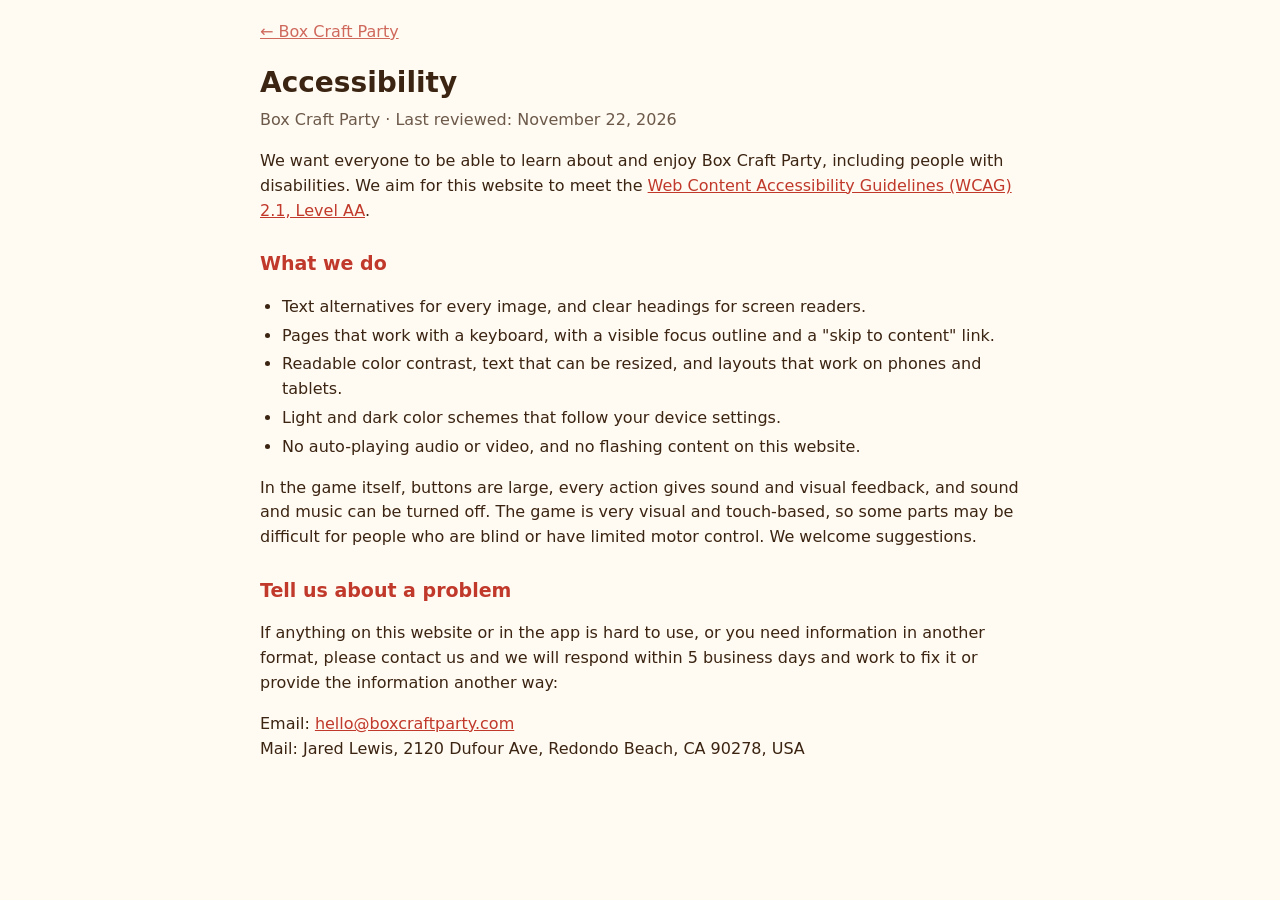
==== accessibility.html @ ec3d64a2 "Fill in publisher details; add California, COPPA 2025 and Do Not Track sections; add accessibility s" ====
<!doctype html>
<html lang="en">
<head>
<meta charset="utf-8">
<meta name="viewport" content="width=device-width,initial-scale=1">
<title>Box Craft Party – Accessibility</title>
<link rel="icon" href="img/icon.png">
<link rel="stylesheet" href="css/legal.css">
</head>
<body>
<main>
<p class="meta"><a href="./">← Box Craft Party</a></p>
<h1>Accessibility</h1>
<p class="meta">Box Craft Party · Last reviewed: November 22, 2026</p>

<p>We want everyone to be able to learn about and enjoy Box Craft Party, including people with disabilities. We aim for this website to meet the <a href="https://www.w3.org/TR/WCAG21/">Web Content Accessibility Guidelines (WCAG) 2.1, Level AA</a>.</p>

<h2>What we do</h2>
<ul>
  <li>Text alternatives for every image, and clear headings for screen readers.</li>
  <li>Pages that work with a keyboard, with a visible focus outline and a "skip to content" link.</li>
  <li>Readable color contrast, text that can be resized, and layouts that work on phones and tablets.</li>
  <li>Light and dark color schemes that follow your device settings.</li>
  <li>No auto-playing audio or video, and no flashing content on this website.</li>
</ul>
<p>In the game itself, buttons are large, every action gives sound and visual feedback, and sound and music can be turned off. The game is very visual and touch-based, so some parts may be difficult for people who are blind or have limited motor control. We welcome suggestions.</p>

<h2>Tell us about a problem</h2>
<p>If anything on this website or in the app is hard to use, or you need information in another format, please contact us and we will respond within 5 business days and work to fix it or provide the information another way:</p>
<p>Email: <a href="mailto:hello@boxcraftparty.com">hello@boxcraftparty.com</a><br>
<!--phone-line-->Mail: Jared Lewis, 2120 Dufour Ave, Redondo Beach, CA 90278, USA</p>
</main>
</body>
</html>
---- css/legal.css ----
:root { --ink: #3b2412; --bg: #fffaf2; --accent: #c0392b; --fill: #fff1a8; }
@media (prefers-color-scheme: dark) { :root { --ink: #f3e6d6; --bg: #24170f; --accent: #ff8a7a; --fill: #5c4a00; } }
html { -webkit-text-size-adjust: 100%; }
body { margin: 0; background: var(--bg); color: var(--ink); font: 16px/1.55 system-ui, -apple-system, "Segoe UI", Roboto, sans-serif; overflow-wrap: anywhere; }
main { max-width: 760px; margin: 0 auto; padding: 20px 18px 48px; }
h1 { font-size: 28px; margin: 0 0 4px; }
h2 { font-size: 19px; margin: 26px 0 6px; color: var(--accent); }
.meta { opacity: 0.75; margin-top: 0; }
.summary { border: 2px solid var(--accent); border-radius: 14px; padding: 4px 16px; }
.summary h2 { margin-top: 12px; }
ul { padding-left: 22px; }
li { margin: 4px 0; }
a { color: var(--accent); }
a:focus-visible { outline: 3px solid #ffb300; outline-offset: 2px; }
.fill { background: var(--fill); padding: 0 3px; border-radius: 3px; }
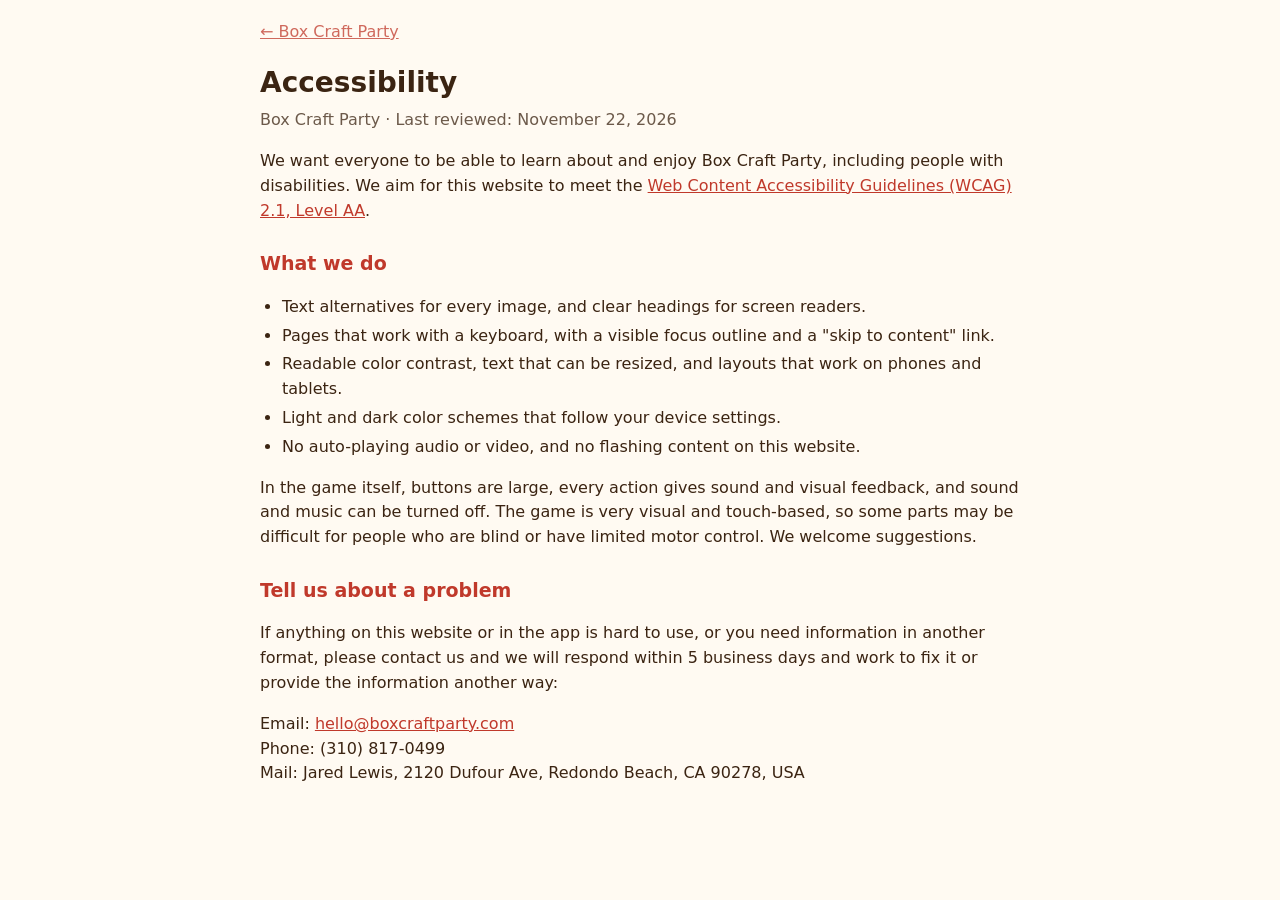
==== commit bbb151db: "Polished screenshots in phone and tablet frames, swipeable gallery on phones; add contact phone numb" ====
--- a/accessibility.html
+++ b/accessibility.html
@@ -28,7 +28,8 @@
 <h2>Tell us about a problem</h2>
 <p>If anything on this website or in the app is hard to use, or you need information in another format, please contact us and we will respond within 5 business days and work to fix it or provide the information another way:</p>
 <p>Email: <a href="mailto:hello@boxcraftparty.com">hello@boxcraftparty.com</a><br>
-<!--phone-line-->Mail: Jared Lewis, 2120 Dufour Ave, Redondo Beach, CA 90278, USA</p>
+Phone: (310) 817-0499<br>
+Mail: Jared Lewis, 2120 Dufour Ave, Redondo Beach, CA 90278, USA</p>
 </main>
 </body>
 </html>
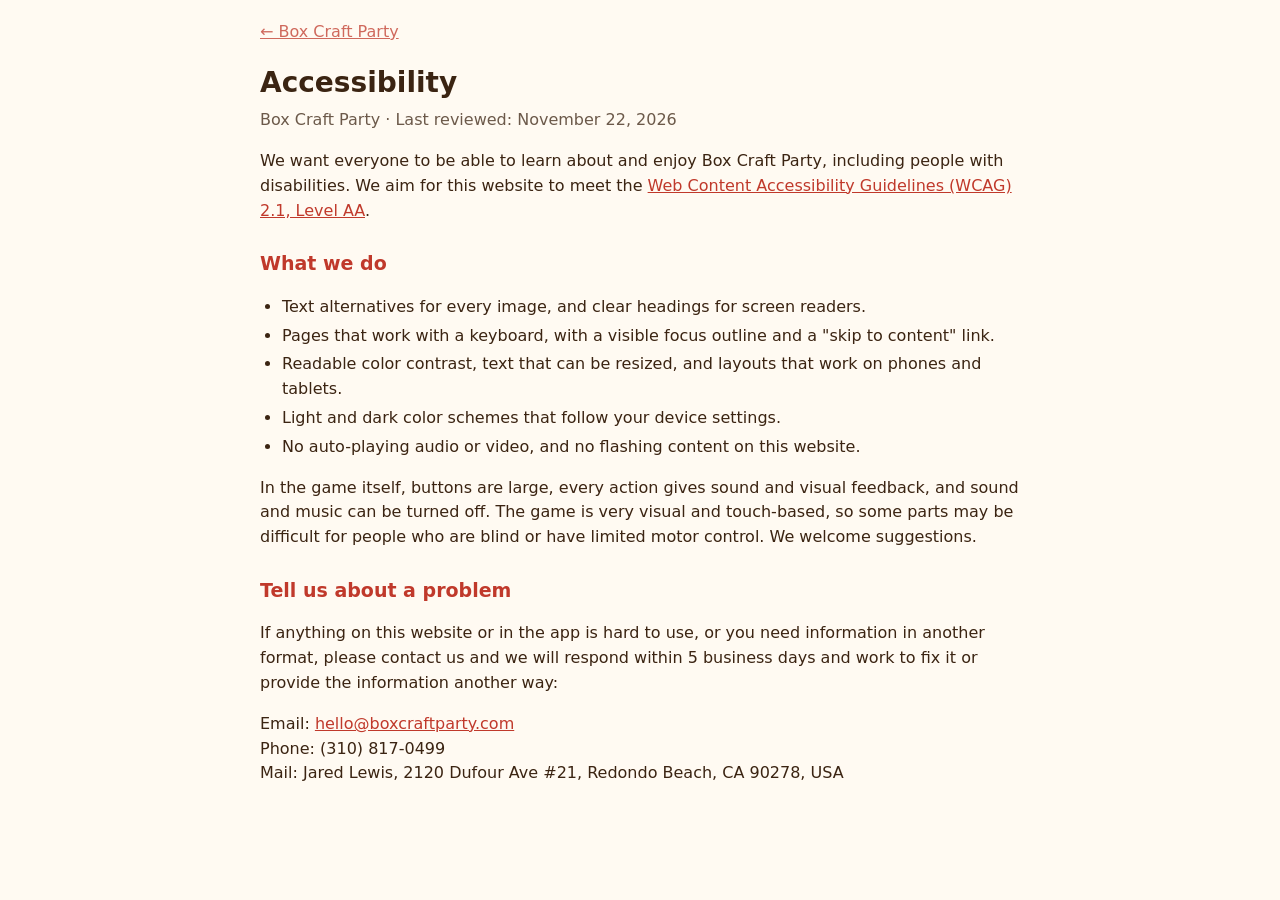
==== commit 6698d499: "New app icon and link preview; add unit #21 to mailing address Co-Authored-By: Claude Opus 5.5 <nore" ====
--- a/accessibility.html
+++ b/accessibility.html
@@ -29,7 +29,7 @@
 <p>If anything on this website or in the app is hard to use, or you need information in another format, please contact us and we will respond within 5 business days and work to fix it or provide the information another way:</p>
 <p>Email: <a href="mailto:hello@boxcraftparty.com">hello@boxcraftparty.com</a><br>
 Phone: (310) 817-0499<br>
-Mail: Jared Lewis, 2120 Dufour Ave, Redondo Beach, CA 90278, USA</p>
+Mail: Jared Lewis, 2120 Dufour Ave #21, Redondo Beach, CA 90278, USA</p>
 </main>
 </body>
 </html>
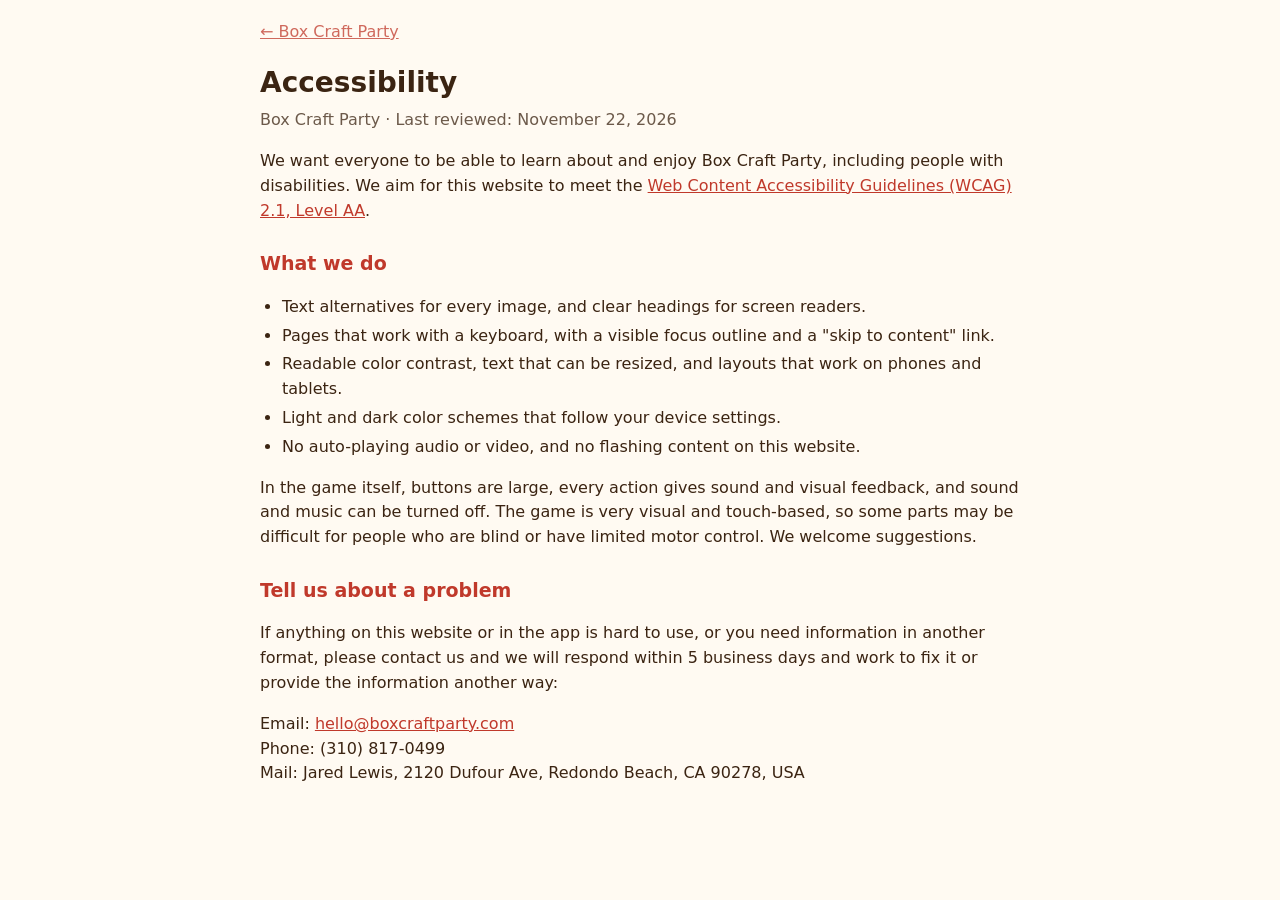
==== commit 1b37ea88: "Remove unit number from mailing address Co-Authored-By: Claude Opus 5.5 <noreply@anthropic.com>" ====
--- a/accessibility.html
+++ b/accessibility.html
@@ -29,7 +29,7 @@
 <p>If anything on this website or in the app is hard to use, or you need information in another format, please contact us and we will respond within 5 business days and work to fix it or provide the information another way:</p>
 <p>Email: <a href="mailto:hello@boxcraftparty.com">hello@boxcraftparty.com</a><br>
 Phone: (310) 817-0499<br>
-Mail: Jared Lewis, 2120 Dufour Ave #21, Redondo Beach, CA 90278, USA</p>
+Mail: Jared Lewis, 2120 Dufour Ave, Redondo Beach, CA 90278, USA</p>
 </main>
 </body>
 </html>
